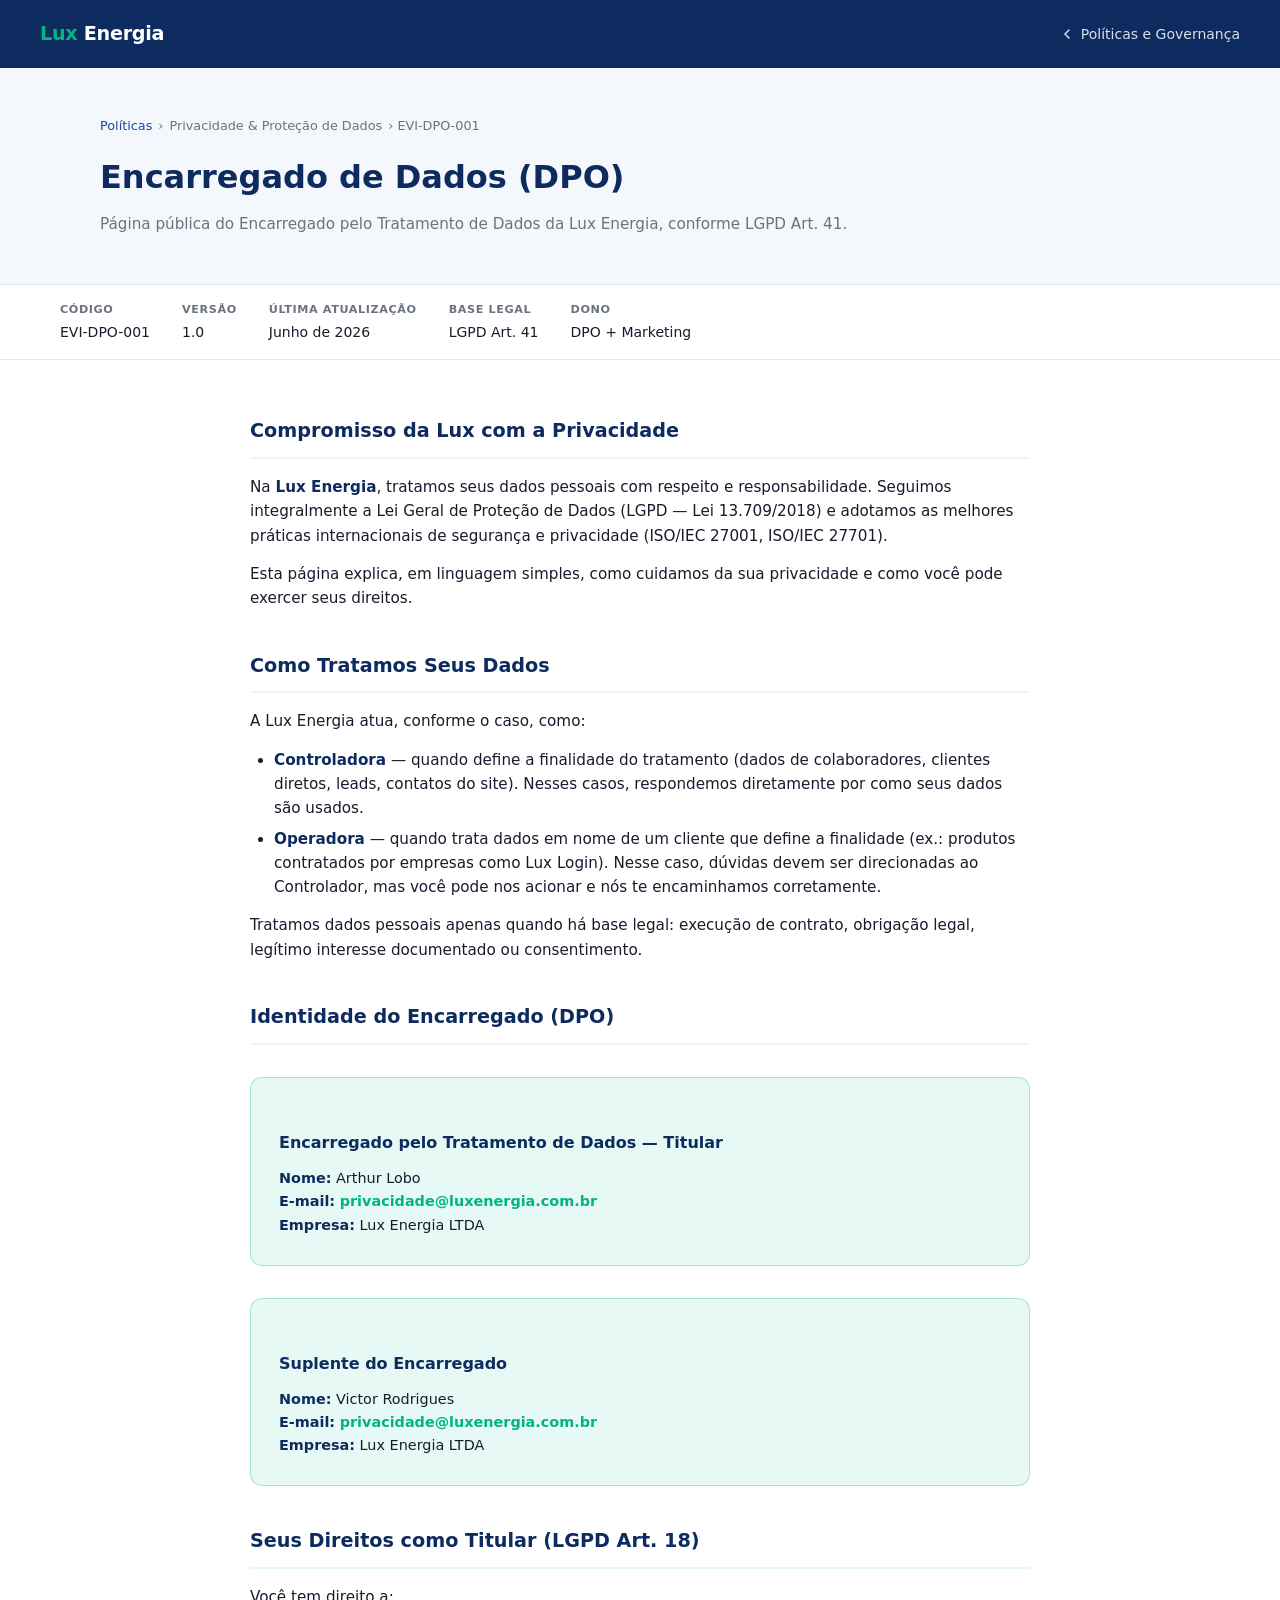
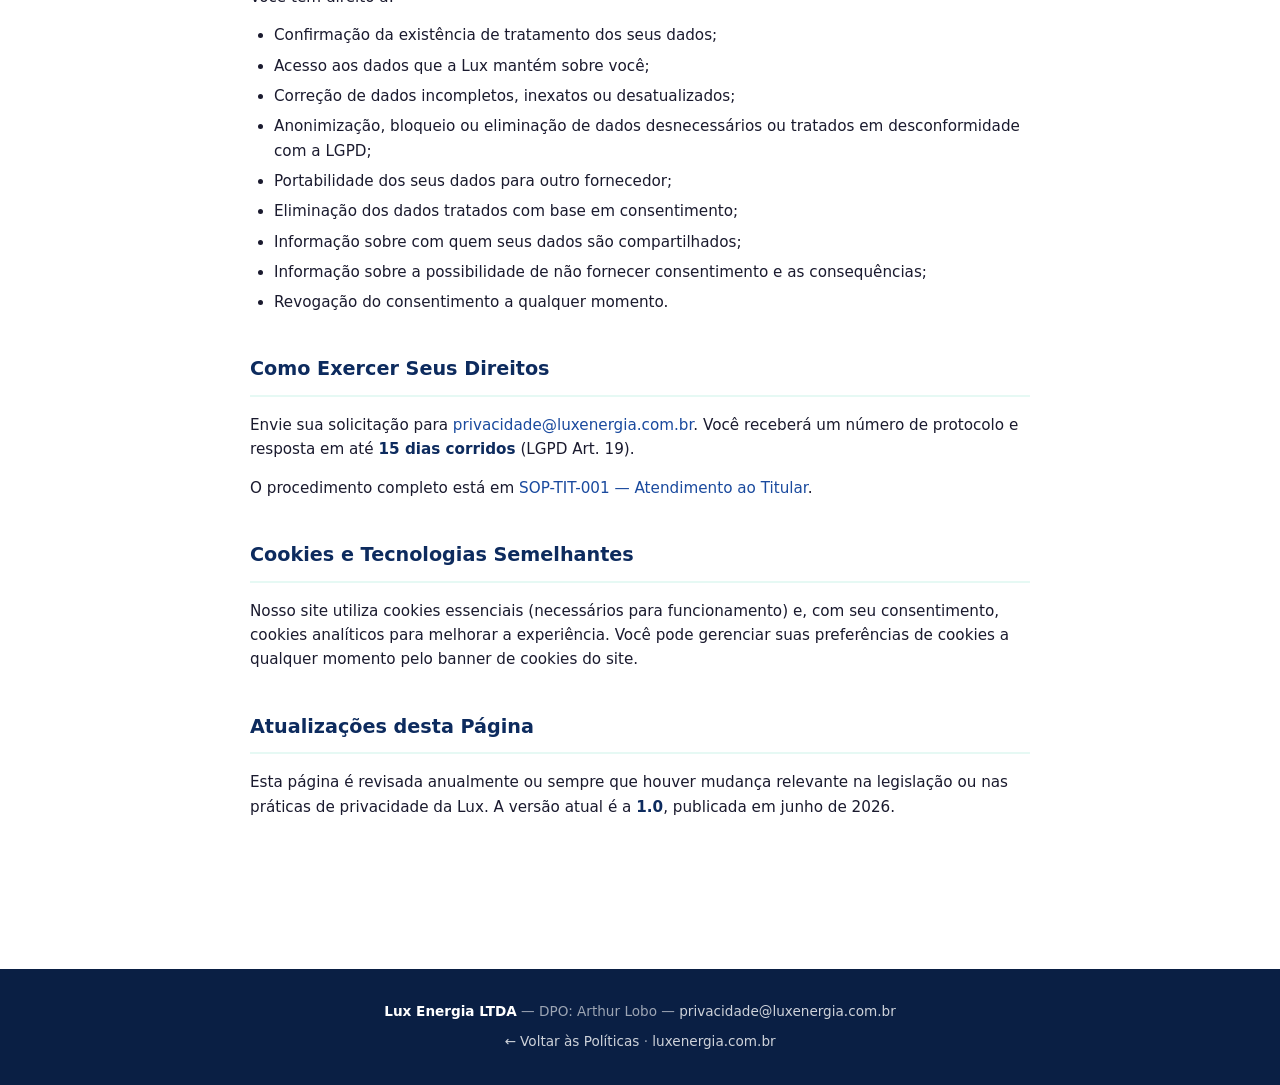
==== evi-dpo-001.html @ 81d7051a "feat: página de políticas e governança da Lux Energia 14 políticas publicadas em HTML estático, orga" ====
<!DOCTYPE html>
<html lang="pt-BR">
<head>
  <meta charset="UTF-8">
  <meta name="viewport" content="width=device-width, initial-scale=1.0">
  <title>EVI-DPO-001 — Encarregado de Dados (DPO) — Lux Energia</title>
  <link rel="stylesheet" href="_shared.css">
</head>
<body>

<nav class="site-nav">
  <div class="logo"><div class="logo-text"><span>Lux</span> Energia</div></div>
  <a href="index.html" class="nav-back">
    <svg width="16" height="16" viewBox="0 0 16 16" fill="none"><path d="M10 12L6 8l4-4" stroke="currentColor" stroke-width="1.5" stroke-linecap="round" stroke-linejoin="round"/></svg>
    Políticas e Governança
  </a>
</nav>

<div class="policy-hero">
  <div class="container">
    <div class="policy-breadcrumb">
      <a href="index.html">Políticas</a> › <span>Privacidade &amp; Proteção de Dados</span> › EVI-DPO-001
    </div>
    <h1>Encarregado de Dados (DPO)</h1>
    <p class="subtitle">Página pública do Encarregado pelo Tratamento de Dados da Lux Energia, conforme LGPD Art. 41.</p>
  </div>
</div>

<div class="policy-meta-bar">
  <div class="policy-meta-inner">
    <div class="meta-item"><span class="meta-label">Código</span><span class="meta-value">EVI-DPO-001</span></div>
    <div class="meta-item"><span class="meta-label">Versão</span><span class="meta-value">1.0</span></div>
    <div class="meta-item"><span class="meta-label">Última atualização</span><span class="meta-value">Junho de 2026</span></div>
    <div class="meta-item"><span class="meta-label">Base legal</span><span class="meta-value">LGPD Art. 41</span></div>
    <div class="meta-item"><span class="meta-label">Dono</span><span class="meta-value">DPO + Marketing</span></div>
  </div>
</div>

<div class="policy-content">

  <h2>Compromisso da Lux com a Privacidade</h2>
  <p>Na <strong>Lux Energia</strong>, tratamos seus dados pessoais com respeito e responsabilidade. Seguimos integralmente a Lei Geral de Proteção de Dados (LGPD — Lei 13.709/2018) e adotamos as melhores práticas internacionais de segurança e privacidade (ISO/IEC 27001, ISO/IEC 27701).</p>
  <p>Esta página explica, em linguagem simples, como cuidamos da sua privacidade e como você pode exercer seus direitos.</p>

  <h2>Como Tratamos Seus Dados</h2>
  <p>A Lux Energia atua, conforme o caso, como:</p>
  <ul>
    <li><strong>Controladora</strong> — quando define a finalidade do tratamento (dados de colaboradores, clientes diretos, leads, contatos do site). Nesses casos, respondemos diretamente por como seus dados são usados.</li>
    <li><strong>Operadora</strong> — quando trata dados em nome de um cliente que define a finalidade (ex.: produtos contratados por empresas como Lux Login). Nesse caso, dúvidas devem ser direcionadas ao Controlador, mas você pode nos acionar e nós te encaminhamos corretamente.</li>
  </ul>
  <p>Tratamos dados pessoais apenas quando há base legal: execução de contrato, obrigação legal, legítimo interesse documentado ou consentimento.</p>

  <h2>Identidade do Encarregado (DPO)</h2>
  <div class="contact-box">
    <h3>Encarregado pelo Tratamento de Dados — Titular</h3>
    <p><strong>Nome:</strong> Arthur Lobo<br>
    <strong>E-mail:</strong> <a href="mailto:privacidade@luxenergia.com.br">privacidade@luxenergia.com.br</a><br>
    <strong>Empresa:</strong> Lux Energia LTDA</p>
  </div>
  <div class="contact-box" style="margin-top:16px">
    <h3>Suplente do Encarregado</h3>
    <p><strong>Nome:</strong> Victor Rodrigues<br>
    <strong>E-mail:</strong> <a href="mailto:privacidade@luxenergia.com.br">privacidade@luxenergia.com.br</a><br>
    <strong>Empresa:</strong> Lux Energia LTDA</p>
  </div>

  <h2>Seus Direitos como Titular (LGPD Art. 18)</h2>
  <p>Você tem direito a:</p>
  <ul>
    <li>Confirmação da existência de tratamento dos seus dados;</li>
    <li>Acesso aos dados que a Lux mantém sobre você;</li>
    <li>Correção de dados incompletos, inexatos ou desatualizados;</li>
    <li>Anonimização, bloqueio ou eliminação de dados desnecessários ou tratados em desconformidade com a LGPD;</li>
    <li>Portabilidade dos seus dados para outro fornecedor;</li>
    <li>Eliminação dos dados tratados com base em consentimento;</li>
    <li>Informação sobre com quem seus dados são compartilhados;</li>
    <li>Informação sobre a possibilidade de não fornecer consentimento e as consequências;</li>
    <li>Revogação do consentimento a qualquer momento.</li>
  </ul>

  <h2>Como Exercer Seus Direitos</h2>
  <p>Envie sua solicitação para <a href="mailto:privacidade@luxenergia.com.br">privacidade@luxenergia.com.br</a>. Você receberá um número de protocolo e resposta em até <strong>15 dias corridos</strong> (LGPD Art. 19).</p>
  <p>O procedimento completo está em <a href="sop-tit-001.html">SOP-TIT-001 — Atendimento ao Titular</a>.</p>

  <h2>Cookies e Tecnologias Semelhantes</h2>
  <p>Nosso site utiliza cookies essenciais (necessários para funcionamento) e, com seu consentimento, cookies analíticos para melhorar a experiência. Você pode gerenciar suas preferências de cookies a qualquer momento pelo banner de cookies do site.</p>

  <h2>Atualizações desta Página</h2>
  <p>Esta página é revisada anualmente ou sempre que houver mudança relevante na legislação ou nas práticas de privacidade da Lux. A versão atual é a <strong>1.0</strong>, publicada em junho de 2026.</p>

</div>

<footer class="site-footer">
  <p><strong>Lux Energia LTDA</strong> — DPO: Arthur Lobo — <a href="mailto:privacidade@luxenergia.com.br">privacidade@luxenergia.com.br</a></p>
  <p style="margin-top:8px"><a href="index.html">← Voltar às Políticas</a> · <a href="https://www.luxenergia.com.br">luxenergia.com.br</a></p>
</footer>

</body>
</html>
---- _shared.css ----
/* Lux Energia — Políticas e Governança — Shared Styles */
*, *::before, *::after { box-sizing: border-box; margin: 0; padding: 0; }

:root {
  --primary: #0D2B5E;
  --primary-light: #1A4A9E;
  --accent: #00B484;
  --accent-light: #E6F9F4;
  --bg: #FFFFFF;
  --bg-light: #F4F7FB;
  --bg-dark: #0A1F44;
  --text: #1A1A2E;
  --text-muted: #6B7280;
  --border: #E5E7EB;
  --radius: 12px;
  --shadow: 0 2px 12px rgba(13,43,94,0.08);
  --shadow-hover: 0 8px 32px rgba(13,43,94,0.16);
}

body {
  font-family: 'Segoe UI', system-ui, -apple-system, sans-serif;
  color: var(--text);
  background: var(--bg);
  line-height: 1.6;
}

a { color: var(--primary-light); text-decoration: none; }
a:hover { text-decoration: underline; }

/* ── NAV ── */
.site-nav {
  background: var(--primary);
  padding: 0 40px;
  display: flex;
  align-items: center;
  justify-content: space-between;
  height: 68px;
  position: sticky;
  top: 0;
  z-index: 100;
}
.site-nav .logo { display: flex; align-items: center; gap: 12px; }
.site-nav .logo img { height: 36px; }
.site-nav .logo-text { color: #fff; font-weight: 700; font-size: 1.2rem; letter-spacing: -0.3px; }
.site-nav .logo-text span { color: var(--accent); }
.nav-back { color: rgba(255,255,255,0.85); font-size: 0.875rem; display: flex; align-items: center; gap: 6px; }
.nav-back:hover { color: #fff; text-decoration: none; }
.nav-back svg { flex-shrink: 0; }

/* ── HERO ── */
.hero {
  background: linear-gradient(135deg, var(--bg-dark) 0%, var(--primary) 60%, #1A5C9A 100%);
  padding: 72px 40px;
  text-align: center;
  color: #fff;
  position: relative;
  overflow: hidden;
}
.hero::before {
  content: '';
  position: absolute;
  inset: 0;
  background: url("data:image/svg+xml,%3Csvg width='60' height='60' viewBox='0 0 60 60' xmlns='http://www.w3.org/2000/svg'%3E%3Cg fill='none' fill-rule='evenodd'%3E%3Cg fill='%23ffffff' fill-opacity='0.03'%3E%3Cpath d='M36 34v-4h-2v4h-4v2h4v4h2v-4h4v-2h-4zm0-30V0h-2v4h-4v2h4v4h2V6h4V4h-4zM6 34v-4H4v4H0v2h4v4h2v-4h4v-2H6zM6 4V0H4v4H0v2h4v4h2V6h4V4H6z'/%3E%3C/g%3E%3C/g%3E%3C/svg%3E");
}
.hero-badge {
  display: inline-flex;
  align-items: center;
  gap: 8px;
  background: rgba(0,180,132,0.2);
  border: 1px solid rgba(0,180,132,0.4);
  color: #5FE8C4;
  font-size: 0.8rem;
  font-weight: 600;
  letter-spacing: 0.8px;
  text-transform: uppercase;
  padding: 6px 16px;
  border-radius: 100px;
  margin-bottom: 20px;
}
.hero h1 { font-size: clamp(1.8rem, 4vw, 2.8rem); font-weight: 700; margin-bottom: 16px; letter-spacing: -0.5px; }
.hero p { font-size: 1.1rem; color: rgba(255,255,255,0.8); max-width: 600px; margin: 0 auto; }

/* ── CONTAINER ── */
.container { max-width: 1160px; margin: 0 auto; padding: 0 40px; }

/* ── CATEGORY SECTION ── */
.category-section { padding: 56px 0; }
.category-section + .category-section { border-top: 1px solid var(--border); }
.category-header { margin-bottom: 32px; display: flex; align-items: center; gap: 14px; }
.category-icon {
  width: 48px; height: 48px; border-radius: 12px;
  display: flex; align-items: center; justify-content: center;
  flex-shrink: 0;
}
.category-icon.privacy { background: #EEF2FF; color: #4F46E5; }
.category-icon.security { background: #FFF7ED; color: #EA580C; }
.category-icon.governance { background: #F0FDF4; color: #16A34A; }
.category-title { font-size: 1.4rem; font-weight: 700; color: var(--primary); }
.category-desc { font-size: 0.9rem; color: var(--text-muted); margin-top: 2px; }

/* ── CARDS GRID ── */
.cards-grid {
  display: grid;
  grid-template-columns: repeat(auto-fill, minmax(300px, 1fr));
  gap: 20px;
}
.policy-card {
  background: var(--bg);
  border: 1px solid var(--border);
  border-radius: var(--radius);
  padding: 28px;
  display: flex;
  flex-direction: column;
  gap: 12px;
  transition: all 0.2s ease;
  cursor: pointer;
  text-decoration: none;
  color: inherit;
}
.policy-card:hover {
  border-color: var(--primary-light);
  box-shadow: var(--shadow-hover);
  transform: translateY(-2px);
  text-decoration: none;
}
.card-code {
  font-size: 0.75rem;
  font-weight: 600;
  letter-spacing: 0.8px;
  text-transform: uppercase;
  color: var(--text-muted);
  font-family: 'Courier New', monospace;
}
.card-title { font-size: 1rem; font-weight: 700; color: var(--primary); line-height: 1.3; }
.card-desc { font-size: 0.875rem; color: var(--text-muted); flex: 1; }
.card-footer {
  display: flex;
  align-items: center;
  justify-content: space-between;
  padding-top: 12px;
  border-top: 1px solid var(--border);
  margin-top: 4px;
}
.card-version { font-size: 0.75rem; color: var(--text-muted); }
.card-link {
  font-size: 0.8rem;
  font-weight: 600;
  color: var(--primary-light);
  display: flex;
  align-items: center;
  gap: 4px;
}
.card-link svg { transition: transform 0.2s; }
.policy-card:hover .card-link svg { transform: translateX(3px); }

/* ── POLICY PAGE (subpage) ── */
.policy-hero {
  background: var(--bg-light);
  border-bottom: 1px solid var(--border);
  padding: 48px 40px;
}
.policy-breadcrumb {
  font-size: 0.8rem;
  color: var(--text-muted);
  margin-bottom: 16px;
  display: flex;
  align-items: center;
  gap: 6px;
}
.policy-breadcrumb a { color: var(--primary-light); }
.policy-hero h1 { font-size: clamp(1.4rem, 3vw, 2rem); font-weight: 700; color: var(--primary); margin-bottom: 8px; }
.policy-hero .subtitle { color: var(--text-muted); font-size: 0.95rem; }

.policy-meta-bar {
  background: var(--bg);
  border-bottom: 1px solid var(--border);
  padding: 16px 40px;
}
.policy-meta-inner {
  max-width: 1160px;
  margin: 0 auto;
  display: flex;
  align-items: center;
  gap: 32px;
  flex-wrap: wrap;
}
.meta-item { display: flex; flex-direction: column; }
.meta-label { font-size: 0.7rem; text-transform: uppercase; letter-spacing: 0.6px; color: var(--text-muted); font-weight: 600; }
.meta-value { font-size: 0.875rem; color: var(--text); font-weight: 500; margin-top: 2px; }

.policy-content {
  max-width: 860px;
  margin: 0 auto;
  padding: 56px 40px;
}
.policy-content h2 {
  font-size: 1.2rem;
  font-weight: 700;
  color: var(--primary);
  margin: 40px 0 16px;
  padding-bottom: 10px;
  border-bottom: 2px solid var(--accent-light);
}
.policy-content h2:first-child { margin-top: 0; }
.policy-content h3 { font-size: 1rem; font-weight: 700; color: var(--text); margin: 24px 0 10px; }
.policy-content p { margin-bottom: 14px; font-size: 0.95rem; }
.policy-content ul, .policy-content ol { margin: 10px 0 14px 24px; font-size: 0.95rem; }
.policy-content li { margin-bottom: 6px; }
.policy-content strong { color: var(--primary); }

.info-table {
  width: 100%;
  border-collapse: collapse;
  margin: 24px 0;
  font-size: 0.875rem;
}
.info-table th, .info-table td {
  padding: 12px 16px;
  text-align: left;
  border: 1px solid var(--border);
}
.info-table th {
  background: var(--bg-light);
  font-weight: 600;
  color: var(--primary);
  width: 200px;
}
.info-table td { color: var(--text); }

.contact-box {
  background: var(--accent-light);
  border: 1px solid rgba(0,180,132,0.3);
  border-radius: var(--radius);
  padding: 28px;
  margin: 32px 0;
}
.contact-box h3 { color: var(--primary); margin-bottom: 12px; }
.contact-box p { margin: 0; font-size: 0.9rem; }
.contact-box a { color: var(--accent); font-weight: 600; }

.notice-box {
  background: #FFF7ED;
  border: 1px solid #FED7AA;
  border-radius: var(--radius);
  padding: 20px 24px;
  margin: 24px 0;
  font-size: 0.875rem;
  color: #92400E;
}

/* ── FOOTER ── */
.site-footer {
  background: var(--bg-dark);
  color: rgba(255,255,255,0.6);
  text-align: center;
  padding: 32px 40px;
  font-size: 0.85rem;
  margin-top: 80px;
}
.site-footer a { color: rgba(255,255,255,0.8); }
.site-footer strong { color: #fff; }
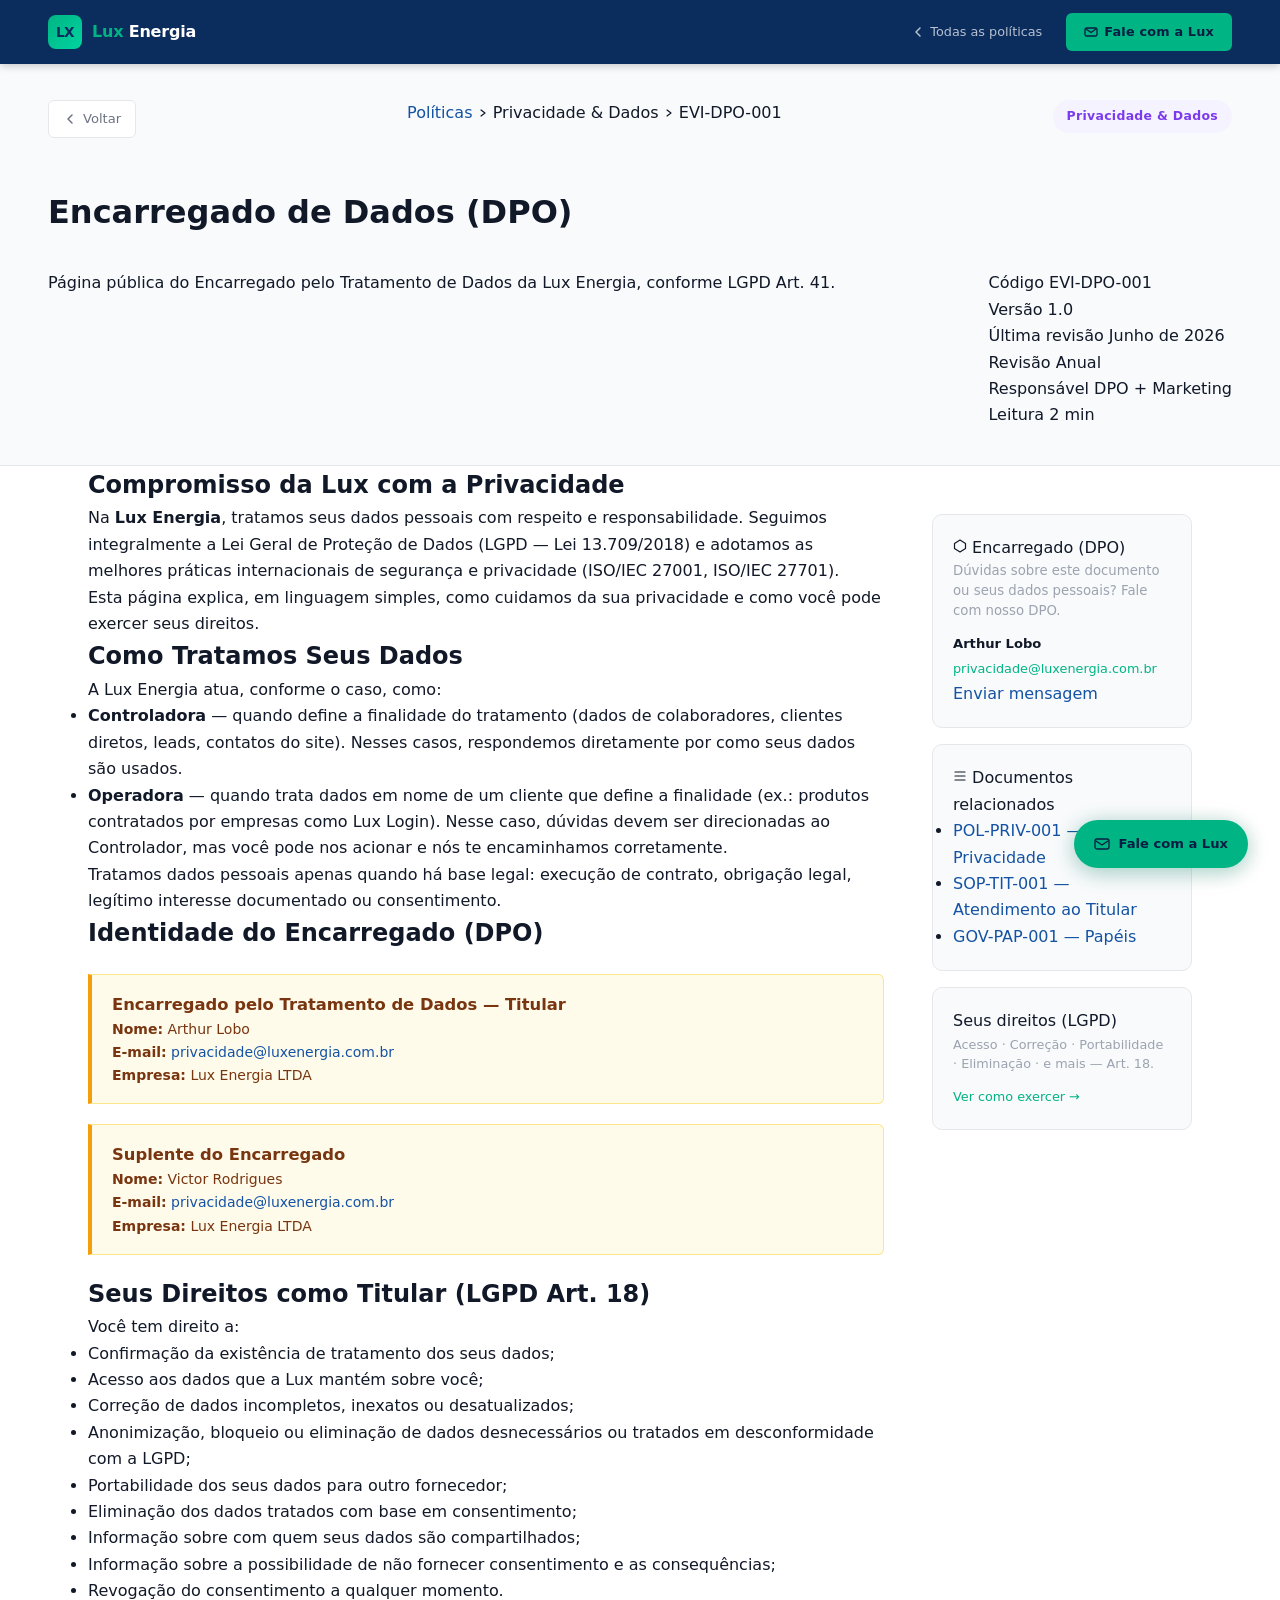
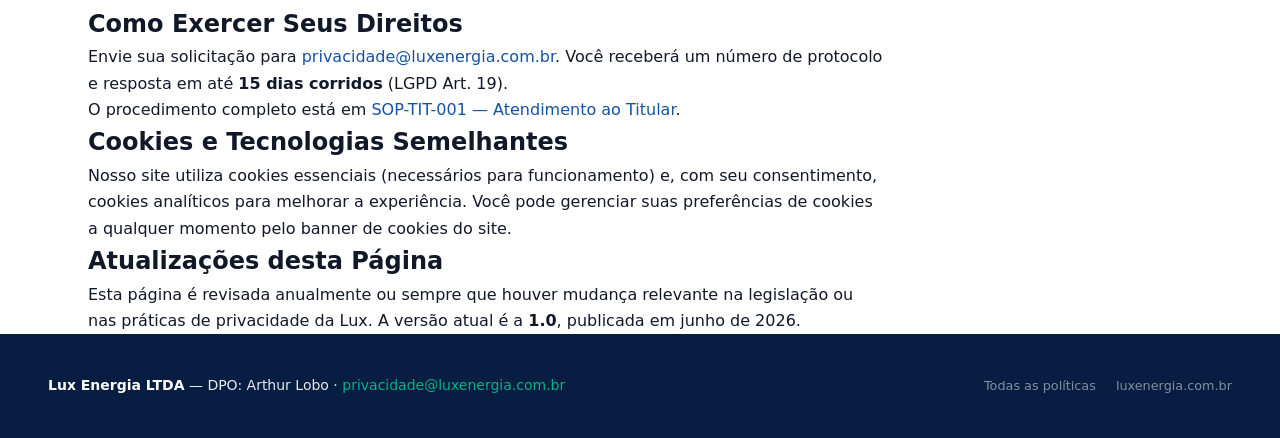
==== commit 3d3c3042: "redesign: SAP Trust Center style com brand Lux - index.html: hero com stats, filtros por categoria (" ====
--- a/evi-dpo-001.html
+++ b/evi-dpo-001.html
@@ -8,92 +8,184 @@
 </head>
 <body>
 
+<div id="read-progress"></div>
+
 <nav class="site-nav">
-  <div class="logo"><div class="logo-text"><span>Lux</span> Energia</div></div>
-  <a href="index.html" class="nav-back">
-    <svg width="16" height="16" viewBox="0 0 16 16" fill="none"><path d="M10 12L6 8l4-4" stroke="currentColor" stroke-width="1.5" stroke-linecap="round" stroke-linejoin="round"/></svg>
-    Políticas e Governança
+  <a href="https://www.luxenergia.com.br" class="nav-logo">
+    <div class="nav-logo-mark">LX</div>
+    <span class="nav-logo-text"><span>Lux</span> Energia</span>
   </a>
+  <div class="nav-right">
+    <a href="index.html" class="nav-back">
+      <svg width="14" height="14" viewBox="0 0 14 14" fill="none"><path d="M9 11L5 7l4-4" stroke="currentColor" stroke-width="1.5" stroke-linecap="round" stroke-linejoin="round"/></svg>
+      Todas as políticas
+    </a>
+    <a href="mailto:privacidade@luxenergia.com.br" class="nav-cta">
+      <svg width="14" height="14" viewBox="0 0 14 14" fill="none"><path d="M2 4l5 3.5L12 4" stroke="currentColor" stroke-width="1.3" stroke-linecap="round"/><rect x="1" y="3" width="12" height="8" rx="1.5" stroke="currentColor" stroke-width="1.3"/></svg>
+      Fale com a Lux
+    </a>
+  </div>
 </nav>
 
-<div class="policy-hero">
-  <div class="container">
-    <div class="policy-breadcrumb">
-      <a href="index.html">Políticas</a> › <span>Privacidade &amp; Proteção de Dados</span> › EVI-DPO-001
+<div class="doc-hero">
+  <div class="doc-hero-inner">
+    <a href="index.html" class="back-btn">
+      <svg width="14" height="14" viewBox="0 0 14 14" fill="none"><path d="M9 11L5 7l4-4" stroke="currentColor" stroke-width="1.5" stroke-linecap="round" stroke-linejoin="round"/></svg>
+      Voltar
+    </a>
+    <div class="doc-breadcrumb">
+      <a href="index.html">Políticas</a>
+      <svg width="10" height="10" viewBox="0 0 10 10" fill="none"><path d="M3 8l4-3-4-3" stroke="currentColor" stroke-width="1.2" stroke-linecap="round" stroke-linejoin="round"/></svg>
+      <span>Privacidade &amp; Dados</span>
+      <svg width="10" height="10" viewBox="0 0 10 10" fill="none"><path d="M3 8l4-3-4-3" stroke="currentColor" stroke-width="1.2" stroke-linecap="round" stroke-linejoin="round"/></svg>
+      <span>EVI-DPO-001</span>
     </div>
+    <div class="cat-pill privacy doc-cat-pill">Privacidade &amp; Dados</div>
     <h1>Encarregado de Dados (DPO)</h1>
-    <p class="subtitle">Página pública do Encarregado pelo Tratamento de Dados da Lux Energia, conforme LGPD Art. 41.</p>
+    <p class="doc-subtitle">Página pública do Encarregado pelo Tratamento de Dados da Lux Energia, conforme LGPD Art. 41.</p>
+    <div class="doc-meta-row">
+      <div class="doc-meta-item">
+        <span class="doc-meta-label">Código</span>
+        <span class="doc-meta-val">EVI-DPO-001</span>
+      </div>
+      <div class="doc-meta-item">
+        <span class="doc-meta-label">Versão</span>
+        <span class="doc-meta-val">1.0</span>
+      </div>
+      <div class="doc-meta-item">
+        <span class="doc-meta-label">Última revisão</span>
+        <span class="doc-meta-val">Junho de 2026</span>
+      </div>
+      <div class="doc-meta-item">
+        <span class="doc-meta-label">Revisão</span>
+        <span class="doc-meta-val">Anual</span>
+      </div>
+      <div class="doc-meta-item">
+        <span class="doc-meta-label">Responsável</span>
+        <span class="doc-meta-val">DPO + Marketing</span>
+      </div>
+      <div class="doc-meta-item" id="read-time-meta">
+        <span class="doc-meta-label">Leitura</span>
+        <span class="doc-meta-val" id="read-time-val">—</span>
+      </div>
+    </div>
   </div>
 </div>
 
-<div class="policy-meta-bar">
-  <div class="policy-meta-inner">
-    <div class="meta-item"><span class="meta-label">Código</span><span class="meta-value">EVI-DPO-001</span></div>
-    <div class="meta-item"><span class="meta-label">Versão</span><span class="meta-value">1.0</span></div>
-    <div class="meta-item"><span class="meta-label">Última atualização</span><span class="meta-value">Junho de 2026</span></div>
-    <div class="meta-item"><span class="meta-label">Base legal</span><span class="meta-value">LGPD Art. 41</span></div>
-    <div class="meta-item"><span class="meta-label">Dono</span><span class="meta-value">DPO + Marketing</span></div>
-  </div>
+<div class="doc-layout container">
+  <main class="doc-main">
+
+    <h2>Compromisso da Lux com a Privacidade</h2>
+    <p>Na <strong>Lux Energia</strong>, tratamos seus dados pessoais com respeito e responsabilidade. Seguimos integralmente a Lei Geral de Proteção de Dados (LGPD — Lei 13.709/2018) e adotamos as melhores práticas internacionais de segurança e privacidade (ISO/IEC 27001, ISO/IEC 27701).</p>
+    <p>Esta página explica, em linguagem simples, como cuidamos da sua privacidade e como você pode exercer seus direitos.</p>
+
+    <h2>Como Tratamos Seus Dados</h2>
+    <p>A Lux Energia atua, conforme o caso, como:</p>
+    <ul>
+      <li><strong>Controladora</strong> — quando define a finalidade do tratamento (dados de colaboradores, clientes diretos, leads, contatos do site). Nesses casos, respondemos diretamente por como seus dados são usados.</li>
+      <li><strong>Operadora</strong> — quando trata dados em nome de um cliente que define a finalidade (ex.: produtos contratados por empresas como Lux Login). Nesse caso, dúvidas devem ser direcionadas ao Controlador, mas você pode nos acionar e nós te encaminhamos corretamente.</li>
+    </ul>
+    <p>Tratamos dados pessoais apenas quando há base legal: execução de contrato, obrigação legal, legítimo interesse documentado ou consentimento.</p>
+
+    <h2>Identidade do Encarregado (DPO)</h2>
+    <div class="box-warn">
+      <h3>Encarregado pelo Tratamento de Dados — Titular</h3>
+      <p><strong>Nome:</strong> Arthur Lobo<br>
+      <strong>E-mail:</strong> <a href="mailto:privacidade@luxenergia.com.br">privacidade@luxenergia.com.br</a><br>
+      <strong>Empresa:</strong> Lux Energia LTDA</p>
+    </div>
+    <div class="box-warn" style="margin-top:16px">
+      <h3>Suplente do Encarregado</h3>
+      <p><strong>Nome:</strong> Victor Rodrigues<br>
+      <strong>E-mail:</strong> <a href="mailto:privacidade@luxenergia.com.br">privacidade@luxenergia.com.br</a><br>
+      <strong>Empresa:</strong> Lux Energia LTDA</p>
+    </div>
+
+    <h2>Seus Direitos como Titular (LGPD Art. 18)</h2>
+    <p>Você tem direito a:</p>
+    <ul>
+      <li>Confirmação da existência de tratamento dos seus dados;</li>
+      <li>Acesso aos dados que a Lux mantém sobre você;</li>
+      <li>Correção de dados incompletos, inexatos ou desatualizados;</li>
+      <li>Anonimização, bloqueio ou eliminação de dados desnecessários ou tratados em desconformidade com a LGPD;</li>
+      <li>Portabilidade dos seus dados para outro fornecedor;</li>
+      <li>Eliminação dos dados tratados com base em consentimento;</li>
+      <li>Informação sobre com quem seus dados são compartilhados;</li>
+      <li>Informação sobre a possibilidade de não fornecer consentimento e as consequências;</li>
+      <li>Revogação do consentimento a qualquer momento.</li>
+    </ul>
+
+    <h2>Como Exercer Seus Direitos</h2>
+    <p>Envie sua solicitação para <a href="mailto:privacidade@luxenergia.com.br">privacidade@luxenergia.com.br</a>. Você receberá um número de protocolo e resposta em até <strong>15 dias corridos</strong> (LGPD Art. 19).</p>
+    <p>O procedimento completo está em <a href="sop-tit-001.html">SOP-TIT-001 — Atendimento ao Titular</a>.</p>
+
+    <h2>Cookies e Tecnologias Semelhantes</h2>
+    <p>Nosso site utiliza cookies essenciais (necessários para funcionamento) e, com seu consentimento, cookies analíticos para melhorar a experiência. Você pode gerenciar suas preferências de cookies a qualquer momento pelo banner de cookies do site.</p>
+
+    <h2>Atualizações desta Página</h2>
+    <p>Esta página é revisada anualmente ou sempre que houver mudança relevante na legislação ou nas práticas de privacidade da Lux. A versão atual é a <strong>1.0</strong>, publicada em junho de 2026.</p>
+
+  </main>
+  <aside class="doc-sidebar">
+    <div class="sidebar-card">
+      <div class="sidebar-card-title">
+        <svg width="14" height="14" viewBox="0 0 14 14" fill="none"><path d="M7 1L1.5 4.5v5L7 13l5.5-3.5v-5L7 1z" stroke="currentColor" stroke-width="1.2" stroke-linejoin="round"/></svg>
+        Encarregado (DPO)
+      </div>
+      <p style="font-size:.83rem;color:var(--text-light);line-height:1.5;margin:0 0 12px">Dúvidas sobre este documento ou seus dados pessoais? Fale com nosso DPO.</p>
+      <div style="font-size:.82rem;font-weight:600;color:var(--text)">Arthur Lobo</div>
+      <a href="mailto:privacidade@luxenergia.com.br" style="font-size:.8rem;color:var(--teal);word-break:break-all">privacidade@luxenergia.com.br</a>
+      <a href="mailto:privacidade@luxenergia.com.br" class="sidebar-contact-btn">Enviar mensagem</a>
+    </div>
+    <div class="sidebar-card">
+      <div class="sidebar-card-title">
+        <svg width="14" height="14" viewBox="0 0 14 14" fill="none"><path d="M2 11h10M2 7h10M2 3h10" stroke="currentColor" stroke-width="1.2" stroke-linecap="round"/></svg>
+        Documentos relacionados
+      </div>
+      <ul class="sidebar-related">
+        <li><a href="pol-priv-001.html">POL-PRIV-001 — Privacidade</a></li>
+        <li><a href="sop-tit-001.html">SOP-TIT-001 — Atendimento ao Titular</a></li>
+        <li><a href="gov-pap-001.html">GOV-PAP-001 — Papéis</a></li>
+      </ul>
+    </div>
+    <div class="sidebar-card sidebar-lgpd">
+      <div class="sidebar-card-title">Seus direitos (LGPD)</div>
+      <p style="font-size:.8rem;color:var(--text-light);line-height:1.5;margin:0 0 10px">Acesso · Correção · Portabilidade · Eliminação · e mais — Art. 18.</p>
+      <a href="sop-tit-001.html" style="font-size:.8rem;color:var(--teal);font-weight:500">Ver como exercer →</a>
+    </div>
+  </aside>
 </div>
 
-<div class="policy-content">
-
-  <h2>Compromisso da Lux com a Privacidade</h2>
-  <p>Na <strong>Lux Energia</strong>, tratamos seus dados pessoais com respeito e responsabilidade. Seguimos integralmente a Lei Geral de Proteção de Dados (LGPD — Lei 13.709/2018) e adotamos as melhores práticas internacionais de segurança e privacidade (ISO/IEC 27001, ISO/IEC 27701).</p>
-  <p>Esta página explica, em linguagem simples, como cuidamos da sua privacidade e como você pode exercer seus direitos.</p>
-
-  <h2>Como Tratamos Seus Dados</h2>
-  <p>A Lux Energia atua, conforme o caso, como:</p>
-  <ul>
-    <li><strong>Controladora</strong> — quando define a finalidade do tratamento (dados de colaboradores, clientes diretos, leads, contatos do site). Nesses casos, respondemos diretamente por como seus dados são usados.</li>
-    <li><strong>Operadora</strong> — quando trata dados em nome de um cliente que define a finalidade (ex.: produtos contratados por empresas como Lux Login). Nesse caso, dúvidas devem ser direcionadas ao Controlador, mas você pode nos acionar e nós te encaminhamos corretamente.</li>
-  </ul>
-  <p>Tratamos dados pessoais apenas quando há base legal: execução de contrato, obrigação legal, legítimo interesse documentado ou consentimento.</p>
-
-  <h2>Identidade do Encarregado (DPO)</h2>
-  <div class="contact-box">
-    <h3>Encarregado pelo Tratamento de Dados — Titular</h3>
-    <p><strong>Nome:</strong> Arthur Lobo<br>
-    <strong>E-mail:</strong> <a href="mailto:privacidade@luxenergia.com.br">privacidade@luxenergia.com.br</a><br>
-    <strong>Empresa:</strong> Lux Energia LTDA</p>
-  </div>
-  <div class="contact-box" style="margin-top:16px">
-    <h3>Suplente do Encarregado</h3>
-    <p><strong>Nome:</strong> Victor Rodrigues<br>
-    <strong>E-mail:</strong> <a href="mailto:privacidade@luxenergia.com.br">privacidade@luxenergia.com.br</a><br>
-    <strong>Empresa:</strong> Lux Energia LTDA</p>
-  </div>
-
-  <h2>Seus Direitos como Titular (LGPD Art. 18)</h2>
-  <p>Você tem direito a:</p>
-  <ul>
-    <li>Confirmação da existência de tratamento dos seus dados;</li>
-    <li>Acesso aos dados que a Lux mantém sobre você;</li>
-    <li>Correção de dados incompletos, inexatos ou desatualizados;</li>
-    <li>Anonimização, bloqueio ou eliminação de dados desnecessários ou tratados em desconformidade com a LGPD;</li>
-    <li>Portabilidade dos seus dados para outro fornecedor;</li>
-    <li>Eliminação dos dados tratados com base em consentimento;</li>
-    <li>Informação sobre com quem seus dados são compartilhados;</li>
-    <li>Informação sobre a possibilidade de não fornecer consentimento e as consequências;</li>
-    <li>Revogação do consentimento a qualquer momento.</li>
-  </ul>
-
-  <h2>Como Exercer Seus Direitos</h2>
-  <p>Envie sua solicitação para <a href="mailto:privacidade@luxenergia.com.br">privacidade@luxenergia.com.br</a>. Você receberá um número de protocolo e resposta em até <strong>15 dias corridos</strong> (LGPD Art. 19).</p>
-  <p>O procedimento completo está em <a href="sop-tit-001.html">SOP-TIT-001 — Atendimento ao Titular</a>.</p>
-
-  <h2>Cookies e Tecnologias Semelhantes</h2>
-  <p>Nosso site utiliza cookies essenciais (necessários para funcionamento) e, com seu consentimento, cookies analíticos para melhorar a experiência. Você pode gerenciar suas preferências de cookies a qualquer momento pelo banner de cookies do site.</p>
-
-  <h2>Atualizações desta Página</h2>
-  <p>Esta página é revisada anualmente ou sempre que houver mudança relevante na legislação ou nas práticas de privacidade da Lux. A versão atual é a <strong>1.0</strong>, publicada em junho de 2026.</p>
-
-</div>
+<a href="mailto:privacidade@luxenergia.com.br" class="float-contact">
+  <svg width="16" height="16" viewBox="0 0 16 16" fill="none"><path d="M2 5l6 4 6-4" stroke="currentColor" stroke-width="1.3" stroke-linecap="round"/><rect x="1" y="3" width="14" height="10" rx="2" stroke="currentColor" stroke-width="1.3"/></svg>
+  Fale com a Lux
+</a>
 
 <footer class="site-footer">
-  <p><strong>Lux Energia LTDA</strong> — DPO: Arthur Lobo — <a href="mailto:privacidade@luxenergia.com.br">privacidade@luxenergia.com.br</a></p>
-  <p style="margin-top:8px"><a href="index.html">← Voltar às Políticas</a> · <a href="https://www.luxenergia.com.br">luxenergia.com.br</a></p>
+  <div class="footer-inner">
+    <div class="footer-brand">
+      <strong>Lux Energia LTDA</strong> — DPO: Arthur Lobo · <a href="mailto:privacidade@luxenergia.com.br">privacidade@luxenergia.com.br</a>
+    </div>
+    <div class="footer-links">
+      <a href="index.html">Todas as políticas</a>
+      <a href="https://www.luxenergia.com.br">luxenergia.com.br</a>
+    </div>
+  </div>
 </footer>
 
+<script>
+  const bar = document.getElementById('read-progress');
+  window.addEventListener('scroll', () => {
+    const doc = document.documentElement;
+    const scrolled = doc.scrollTop / (doc.scrollHeight - doc.clientHeight);
+    bar.style.width = Math.min(100, scrolled * 100) + '%';
+  });
+  const main = document.querySelector('.doc-main');
+  if (main) {
+    const words = main.innerText.trim().split(/\s+/).length;
+    const mins = Math.max(1, Math.round(words / 200));
+    document.getElementById('read-time-val').textContent = mins + ' min';
+  }
+</script>
 </body>
 </html>
--- a/_shared.css
+++ b/_shared.css
@@ -1,261 +1,509 @@
-/* Lux Energia — Políticas e Governança — Shared Styles */
+/* ═══════════════════════════════════════════════════════
+   Lux Energia — Políticas & Governança — Design System
+   Inspirado em SAP Trust Center · Marca Lux Energia
+   ═══════════════════════════════════════════════════════ */
+
 *, *::before, *::after { box-sizing: border-box; margin: 0; padding: 0; }
 
 :root {
-  --primary: #0D2B5E;
-  --primary-light: #1A4A9E;
-  --accent: #00B484;
-  --accent-light: #E6F9F4;
-  --bg: #FFFFFF;
-  --bg-light: #F4F7FB;
-  --bg-dark: #0A1F44;
-  --text: #1A1A2E;
+  /* Brand */
+  --navy:        #0B2D5E;
+  --navy-deep:   #071E42;
+  --blue:        #1452A3;
+  --blue-light:  #EBF2FF;
+  --teal:        #00B484;
+  --teal-light:  #E6F9F4;
+  --teal-dark:   #007D5C;
+
+  /* Category accents */
+  --cat-privacy:    #7C3AED;
+  --cat-privacy-bg: #F5F3FF;
+  --cat-security:   #D97706;
+  --cat-security-bg:#FFFBEB;
+  --cat-gov:        #059669;
+  --cat-gov-bg:     #ECFDF5;
+
+  /* Neutrals */
+  --text:       #111827;
+  --text-mid:   #374151;
   --text-muted: #6B7280;
-  --border: #E5E7EB;
-  --radius: 12px;
-  --shadow: 0 2px 12px rgba(13,43,94,0.08);
-  --shadow-hover: 0 8px 32px rgba(13,43,94,0.16);
-}
-
-body {
-  font-family: 'Segoe UI', system-ui, -apple-system, sans-serif;
-  color: var(--text);
-  background: var(--bg);
-  line-height: 1.6;
-}
-
-a { color: var(--primary-light); text-decoration: none; }
+  --text-light: #9CA3AF;
+  --bg:         #FFFFFF;
+  --bg-soft:    #F8FAFC;
+  --bg-subtle:  #F1F5F9;
+  --border:     #E5E7EB;
+  --border-mid: #D1D5DB;
+
+  /* Radius & shadow */
+  --r-sm:  6px;
+  --r-md:  10px;
+  --r-lg:  16px;
+  --r-xl:  24px;
+  --shadow-sm:  0 1px 3px rgba(0,0,0,.08), 0 1px 2px rgba(0,0,0,.04);
+  --shadow-md:  0 4px 16px rgba(11,45,94,.08);
+  --shadow-lg:  0 12px 40px rgba(11,45,94,.14);
+  --shadow-teal:0 4px 20px rgba(0,180,132,.25);
+
+  /* Type */
+  --font: 'Segoe UI', system-ui, -apple-system, BlinkMacSystemFont, sans-serif;
+  --font-mono: 'JetBrains Mono', 'Fira Code', 'Courier New', monospace;
+}
+
+html { scroll-behavior: smooth; }
+body { font-family: var(--font); color: var(--text); background: var(--bg); line-height: 1.65; -webkit-font-smoothing: antialiased; }
+
+a { color: var(--blue); text-decoration: none; }
 a:hover { text-decoration: underline; }
+img { display: block; max-width: 100%; }
+
+/* ── READING PROGRESS BAR ── */
+#read-progress {
+  position: fixed; top: 0; left: 0; z-index: 999;
+  height: 3px; width: 0%;
+  background: linear-gradient(90deg, var(--teal), var(--blue));
+  transition: width .1s linear;
+  pointer-events: none;
+}
 
 /* ── NAV ── */
 .site-nav {
-  background: var(--primary);
-  padding: 0 40px;
+  background: var(--navy);
+  height: 64px;
   display: flex;
   align-items: center;
   justify-content: space-between;
-  height: 68px;
-  position: sticky;
-  top: 0;
-  z-index: 100;
-}
-.site-nav .logo { display: flex; align-items: center; gap: 12px; }
-.site-nav .logo img { height: 36px; }
-.site-nav .logo-text { color: #fff; font-weight: 700; font-size: 1.2rem; letter-spacing: -0.3px; }
-.site-nav .logo-text span { color: var(--accent); }
-.nav-back { color: rgba(255,255,255,0.85); font-size: 0.875rem; display: flex; align-items: center; gap: 6px; }
-.nav-back:hover { color: #fff; text-decoration: none; }
-.nav-back svg { flex-shrink: 0; }
+  padding: 0 48px;
+  position: sticky; top: 0; z-index: 100;
+  box-shadow: 0 2px 8px rgba(0,0,0,.2);
+}
+.nav-logo { display: flex; align-items: center; gap: 10px; text-decoration: none; }
+.nav-logo-mark {
+  width: 34px; height: 34px;
+  background: linear-gradient(135deg, var(--teal) 0%, #00D4A0 100%);
+  border-radius: 8px;
+  display: flex; align-items: center; justify-content: center;
+  font-weight: 800; font-size: .85rem; color: var(--navy); letter-spacing: -0.5px;
+  flex-shrink: 0;
+}
+.nav-logo-text { color: #fff; font-size: 1rem; font-weight: 700; letter-spacing: -.2px; }
+.nav-logo-text span { color: var(--teal); }
+.nav-right { display: flex; align-items: center; gap: 12px; }
+.nav-back {
+  color: rgba(255,255,255,.7); font-size: .8rem;
+  display: flex; align-items: center; gap: 5px;
+  padding: 6px 12px; border-radius: var(--r-sm);
+  transition: all .15s;
+}
+.nav-back:hover { color: #fff; background: rgba(255,255,255,.1); text-decoration: none; }
+.nav-cta {
+  background: var(--teal);
+  color: var(--navy-deep) !important;
+  font-weight: 700; font-size: .8rem;
+  padding: 8px 18px; border-radius: var(--r-sm);
+  letter-spacing: .2px;
+  transition: all .15s;
+  display: flex; align-items: center; gap: 6px;
+  text-decoration: none !important;
+  white-space: nowrap;
+}
+.nav-cta:hover { background: #00D4A0; box-shadow: var(--shadow-teal); transform: translateY(-1px); }
 
 /* ── HERO ── */
 .hero {
-  background: linear-gradient(135deg, var(--bg-dark) 0%, var(--primary) 60%, #1A5C9A 100%);
-  padding: 72px 40px;
+  background: linear-gradient(150deg, var(--navy-deep) 0%, var(--navy) 50%, #0F3D7A 100%);
+  padding: 80px 48px;
+  position: relative; overflow: hidden;
   text-align: center;
-  color: #fff;
-  position: relative;
-  overflow: hidden;
 }
 .hero::before {
   content: '';
-  position: absolute;
-  inset: 0;
-  background: url("data:image/svg+xml,%3Csvg width='60' height='60' viewBox='0 0 60 60' xmlns='http://www.w3.org/2000/svg'%3E%3Cg fill='none' fill-rule='evenodd'%3E%3Cg fill='%23ffffff' fill-opacity='0.03'%3E%3Cpath d='M36 34v-4h-2v4h-4v2h4v4h2v-4h4v-2h-4zm0-30V0h-2v4h-4v2h4v4h2V6h4V4h-4zM6 34v-4H4v4H0v2h4v4h2v-4h4v-2H6zM6 4V0H4v4H0v2h4v4h2V6h4V4H6z'/%3E%3C/g%3E%3C/g%3E%3C/svg%3E");
-}
+  position: absolute; inset: 0;
+  background-image: radial-gradient(circle at 20% 50%, rgba(0,180,132,.12) 0%, transparent 50%),
+                    radial-gradient(circle at 80% 20%, rgba(20,82,163,.2) 0%, transparent 50%);
+}
+.hero-inner { position: relative; max-width: 700px; margin: 0 auto; }
 .hero-badge {
-  display: inline-flex;
-  align-items: center;
-  gap: 8px;
-  background: rgba(0,180,132,0.2);
-  border: 1px solid rgba(0,180,132,0.4);
-  color: #5FE8C4;
-  font-size: 0.8rem;
-  font-weight: 600;
-  letter-spacing: 0.8px;
-  text-transform: uppercase;
-  padding: 6px 16px;
-  border-radius: 100px;
-  margin-bottom: 20px;
-}
-.hero h1 { font-size: clamp(1.8rem, 4vw, 2.8rem); font-weight: 700; margin-bottom: 16px; letter-spacing: -0.5px; }
-.hero p { font-size: 1.1rem; color: rgba(255,255,255,0.8); max-width: 600px; margin: 0 auto; }
-
-/* ── CONTAINER ── */
-.container { max-width: 1160px; margin: 0 auto; padding: 0 40px; }
-
-/* ── CATEGORY SECTION ── */
-.category-section { padding: 56px 0; }
-.category-section + .category-section { border-top: 1px solid var(--border); }
-.category-header { margin-bottom: 32px; display: flex; align-items: center; gap: 14px; }
-.category-icon {
-  width: 48px; height: 48px; border-radius: 12px;
-  display: flex; align-items: center; justify-content: center;
-  flex-shrink: 0;
-}
-.category-icon.privacy { background: #EEF2FF; color: #4F46E5; }
-.category-icon.security { background: #FFF7ED; color: #EA580C; }
-.category-icon.governance { background: #F0FDF4; color: #16A34A; }
-.category-title { font-size: 1.4rem; font-weight: 700; color: var(--primary); }
-.category-desc { font-size: 0.9rem; color: var(--text-muted); margin-top: 2px; }
-
-/* ── CARDS GRID ── */
+  display: inline-flex; align-items: center; gap: 7px;
+  background: rgba(0,180,132,.15); border: 1px solid rgba(0,180,132,.35);
+  color: #5FE8C4; font-size: .72rem; font-weight: 700;
+  letter-spacing: 1.2px; text-transform: uppercase;
+  padding: 5px 14px; border-radius: 100px; margin-bottom: 24px;
+}
+.hero h1 {
+  font-size: clamp(1.9rem, 4vw, 3rem);
+  font-weight: 800; color: #fff;
+  line-height: 1.15; letter-spacing: -1px;
+  margin-bottom: 16px;
+}
+.hero h1 em { color: var(--teal); font-style: normal; }
+.hero-sub { font-size: 1.05rem; color: rgba(255,255,255,.7); margin-bottom: 40px; }
+.hero-stats {
+  display: flex; justify-content: center; gap: 0;
+  background: rgba(255,255,255,.06);
+  border: 1px solid rgba(255,255,255,.1);
+  border-radius: var(--r-md);
+  overflow: hidden;
+  max-width: 560px; margin: 0 auto;
+}
+.hero-stat {
+  flex: 1; padding: 16px 20px; text-align: center;
+  border-right: 1px solid rgba(255,255,255,.08);
+}
+.hero-stat:last-child { border-right: none; }
+.hero-stat-num { font-size: 1.3rem; font-weight: 800; color: var(--teal); display: block; line-height: 1; }
+.hero-stat-label { font-size: .68rem; color: rgba(255,255,255,.55); text-transform: uppercase; letter-spacing: .6px; margin-top: 4px; }
+
+/* ── FILTER TABS ── */
+.filter-bar {
+  background: var(--bg);
+  border-bottom: 1px solid var(--border);
+  padding: 0 48px;
+  position: sticky; top: 64px; z-index: 90;
+}
+.filter-tabs {
+  display: flex; gap: 0;
+  max-width: 1200px; margin: 0 auto;
+}
+.filter-tab {
+  padding: 16px 22px;
+  font-size: .875rem; font-weight: 600;
+  color: var(--text-muted);
+  border-bottom: 3px solid transparent;
+  cursor: pointer; transition: all .15s;
+  white-space: nowrap;
+  background: none; border-top: none; border-left: none; border-right: none;
+  font-family: var(--font);
+}
+.filter-tab:hover { color: var(--text); }
+.filter-tab.active { color: var(--navy); border-bottom-color: var(--teal); }
+
+/* ── LGPD ALERT BANNER ── */
+.lgpd-banner {
+  background: var(--teal-light);
+  border-bottom: 1px solid rgba(0,180,132,.2);
+  padding: 12px 48px;
+  display: flex; align-items: center; gap: 10px;
+  font-size: .85rem; color: var(--text-mid);
+}
+.lgpd-banner strong { color: var(--navy); }
+.lgpd-banner a { color: var(--teal-dark); font-weight: 600; }
+
+/* ── MAIN CONTAINER ── */
+.container { max-width: 1200px; margin: 0 auto; padding: 0 48px; }
+
+/* ── CATEGORY GROUP ── */
+.cat-group { padding: 56px 0 20px; }
+.cat-group + .cat-group { border-top: 1px solid var(--border); }
+.cat-label {
+  display: flex; align-items: center; gap: 12px;
+  margin-bottom: 28px;
+}
+.cat-pill {
+  display: flex; align-items: center; gap: 8px;
+  padding: 6px 14px; border-radius: 100px;
+  font-size: .78rem; font-weight: 700; letter-spacing: .3px;
+}
+.cat-pill.privacy  { background: var(--cat-privacy-bg);  color: var(--cat-privacy); }
+.cat-pill.security { background: var(--cat-security-bg); color: var(--cat-security); }
+.cat-pill.gov      { background: var(--cat-gov-bg);      color: var(--cat-gov); }
+.cat-pill svg { flex-shrink: 0; }
+.cat-count { font-size: .8rem; color: var(--text-muted); }
+
+/* ── POLICY CARDS ── */
 .cards-grid {
   display: grid;
-  grid-template-columns: repeat(auto-fill, minmax(300px, 1fr));
-  gap: 20px;
+  grid-template-columns: repeat(auto-fill, minmax(320px, 1fr));
+  gap: 18px;
+  margin-bottom: 24px;
 }
 .policy-card {
   background: var(--bg);
   border: 1px solid var(--border);
-  border-radius: var(--radius);
-  padding: 28px;
-  display: flex;
-  flex-direction: column;
-  gap: 12px;
-  transition: all 0.2s ease;
-  cursor: pointer;
+  border-radius: var(--r-lg);
+  padding: 0;
+  overflow: hidden;
+  display: flex; flex-direction: column;
+  transition: all .2s ease;
+  text-decoration: none; color: inherit;
+  box-shadow: var(--shadow-sm);
+}
+.policy-card:hover {
+  border-color: var(--teal);
+  box-shadow: var(--shadow-lg);
+  transform: translateY(-3px);
   text-decoration: none;
-  color: inherit;
-}
-.policy-card:hover {
-  border-color: var(--primary-light);
-  box-shadow: var(--shadow-hover);
-  transform: translateY(-2px);
-  text-decoration: none;
-}
-.card-code {
-  font-size: 0.75rem;
-  font-weight: 600;
-  letter-spacing: 0.8px;
-  text-transform: uppercase;
-  color: var(--text-muted);
-  font-family: 'Courier New', monospace;
-}
-.card-title { font-size: 1rem; font-weight: 700; color: var(--primary); line-height: 1.3; }
-.card-desc { font-size: 0.875rem; color: var(--text-muted); flex: 1; }
+}
+.card-accent { height: 4px; }
+.card-accent.privacy  { background: linear-gradient(90deg, var(--cat-privacy), #A78BFA); }
+.card-accent.security { background: linear-gradient(90deg, var(--cat-security), #FCD34D); }
+.card-accent.gov      { background: linear-gradient(90deg, var(--cat-gov), #34D399); }
+
+.card-body { padding: 24px 24px 20px; flex: 1; display: flex; flex-direction: column; gap: 10px; }
+.card-meta { display: flex; align-items: center; justify-content: space-between; }
+.card-code { font-family: var(--font-mono); font-size: .7rem; color: var(--text-light); letter-spacing: .5px; }
+.card-read-time {
+  display: flex; align-items: center; gap: 4px;
+  font-size: .72rem; color: var(--text-light);
+}
+.card-title { font-size: .975rem; font-weight: 700; color: var(--navy); line-height: 1.35; }
+.card-desc { font-size: .85rem; color: var(--text-muted); line-height: 1.55; flex: 1; }
 .card-footer {
-  display: flex;
-  align-items: center;
-  justify-content: space-between;
-  padding-top: 12px;
+  padding: 14px 24px;
   border-top: 1px solid var(--border);
-  margin-top: 4px;
-}
-.card-version { font-size: 0.75rem; color: var(--text-muted); }
-.card-link {
-  font-size: 0.8rem;
-  font-weight: 600;
-  color: var(--primary-light);
-  display: flex;
-  align-items: center;
-  gap: 4px;
-}
-.card-link svg { transition: transform 0.2s; }
-.policy-card:hover .card-link svg { transform: translateX(3px); }
+  display: flex; align-items: center; justify-content: space-between;
+  background: var(--bg-soft);
+}
+.card-version { font-size: .72rem; color: var(--text-light); }
+.card-cta {
+  font-size: .78rem; font-weight: 700; color: var(--blue);
+  display: flex; align-items: center; gap: 4px;
+  transition: gap .15s;
+}
+.policy-card:hover .card-cta { gap: 8px; }
 
 /* ── POLICY PAGE (subpage) ── */
-.policy-hero {
-  background: var(--bg-light);
+
+/* doc hero */
+.doc-hero {
+  background: var(--bg-soft);
   border-bottom: 1px solid var(--border);
-  padding: 48px 40px;
-}
-.policy-breadcrumb {
-  font-size: 0.8rem;
-  color: var(--text-muted);
-  margin-bottom: 16px;
-  display: flex;
-  align-items: center;
-  gap: 6px;
-}
-.policy-breadcrumb a { color: var(--primary-light); }
-.policy-hero h1 { font-size: clamp(1.4rem, 3vw, 2rem); font-weight: 700; color: var(--primary); margin-bottom: 8px; }
-.policy-hero .subtitle { color: var(--text-muted); font-size: 0.95rem; }
-
-.policy-meta-bar {
+  padding: 0 48px;
+}
+.doc-hero-inner {
+  max-width: 1200px; margin: 0 auto;
+  padding: 36px 0;
+  display: flex; align-items: flex-start; justify-content: space-between; gap: 32px;
+  flex-wrap: wrap;
+}
+.doc-hero-left { flex: 1; min-width: 280px; }
+.breadcrumb {
+  display: flex; align-items: center; gap: 6px;
+  font-size: .78rem; color: var(--text-muted);
+  margin-bottom: 14px;
+  flex-wrap: wrap;
+}
+.breadcrumb a { color: var(--blue); }
+.breadcrumb svg { flex-shrink: 0; opacity: .4; }
+.doc-cat-badge {
+  display: inline-flex; align-items: center; gap: 6px;
+  font-size: .72rem; font-weight: 700; letter-spacing: .4px;
+  padding: 4px 10px; border-radius: 100px;
+  margin-bottom: 12px;
+}
+.doc-cat-badge.privacy  { background: var(--cat-privacy-bg);  color: var(--cat-privacy); }
+.doc-cat-badge.security { background: var(--cat-security-bg); color: var(--cat-security); }
+.doc-cat-badge.gov      { background: var(--cat-gov-bg);      color: var(--cat-gov); }
+
+.doc-title { font-size: clamp(1.3rem, 2.5vw, 1.8rem); font-weight: 800; color: var(--navy); line-height: 1.2; margin-bottom: 8px; letter-spacing: -.4px; }
+.doc-sub { font-size: .9rem; color: var(--text-muted); }
+
+.doc-hero-right {
+  display: flex; flex-direction: column; align-items: flex-end; gap: 12px;
+  flex-shrink: 0;
+}
+.read-time-badge {
+  display: flex; align-items: center; gap: 6px;
+  background: var(--bg); border: 1px solid var(--border);
+  border-radius: var(--r-sm); padding: 8px 14px;
+  font-size: .8rem; color: var(--text-mid); font-weight: 500;
+}
+.cta-contact {
+  background: var(--teal);
+  color: var(--navy-deep) !important;
+  font-weight: 700; font-size: .85rem;
+  padding: 11px 22px; border-radius: var(--r-sm);
+  display: inline-flex; align-items: center; gap: 8px;
+  box-shadow: var(--shadow-teal);
+  transition: all .15s;
+  text-decoration: none !important;
+  white-space: nowrap;
+}
+.cta-contact:hover { background: #00D4A0; transform: translateY(-1px); }
+
+/* meta strip */
+.doc-meta-strip {
   background: var(--bg);
   border-bottom: 1px solid var(--border);
-  padding: 16px 40px;
-}
-.policy-meta-inner {
-  max-width: 1160px;
-  margin: 0 auto;
-  display: flex;
-  align-items: center;
-  gap: 32px;
-  flex-wrap: wrap;
+}
+.doc-meta-inner {
+  max-width: 1200px; margin: 0 auto;
+  padding: 14px 48px;
+  display: flex; gap: 36px; flex-wrap: wrap; align-items: center;
 }
 .meta-item { display: flex; flex-direction: column; }
-.meta-label { font-size: 0.7rem; text-transform: uppercase; letter-spacing: 0.6px; color: var(--text-muted); font-weight: 600; }
-.meta-value { font-size: 0.875rem; color: var(--text); font-weight: 500; margin-top: 2px; }
-
-.policy-content {
-  max-width: 860px;
-  margin: 0 auto;
-  padding: 56px 40px;
-}
-.policy-content h2 {
-  font-size: 1.2rem;
-  font-weight: 700;
-  color: var(--primary);
-  margin: 40px 0 16px;
+.meta-label { font-size: .65rem; text-transform: uppercase; letter-spacing: .7px; color: var(--text-light); font-weight: 700; }
+.meta-val { font-size: .82rem; color: var(--text-mid); font-weight: 500; margin-top: 2px; }
+
+/* content */
+.doc-layout {
+  max-width: 1200px; margin: 0 auto;
+  padding: 0 48px;
+  display: grid;
+  grid-template-columns: 1fr 260px;
+  gap: 48px;
+  align-items: start;
+}
+.doc-content {
+  padding: 48px 0 80px;
+  min-width: 0;
+}
+.doc-content h2 {
+  font-size: 1.1rem; font-weight: 800;
+  color: var(--navy);
+  margin: 40px 0 14px;
   padding-bottom: 10px;
-  border-bottom: 2px solid var(--accent-light);
-}
-.policy-content h2:first-child { margin-top: 0; }
-.policy-content h3 { font-size: 1rem; font-weight: 700; color: var(--text); margin: 24px 0 10px; }
-.policy-content p { margin-bottom: 14px; font-size: 0.95rem; }
-.policy-content ul, .policy-content ol { margin: 10px 0 14px 24px; font-size: 0.95rem; }
-.policy-content li { margin-bottom: 6px; }
-.policy-content strong { color: var(--primary); }
-
+  border-bottom: 2px solid var(--bg-subtle);
+  display: flex; align-items: center; gap: 10px;
+}
+.doc-content h2::before {
+  content: '';
+  width: 4px; height: 18px;
+  background: var(--teal);
+  border-radius: 2px;
+  flex-shrink: 0;
+}
+.doc-content h2:first-child { margin-top: 0; }
+.doc-content h3 { font-size: .95rem; font-weight: 700; color: var(--text); margin: 24px 0 10px; }
+.doc-content p { margin-bottom: 14px; font-size: .95rem; color: var(--text-mid); }
+.doc-content ul, .doc-content ol { margin: 10px 0 14px 20px; }
+.doc-content li { margin-bottom: 7px; font-size: .95rem; color: var(--text-mid); }
+.doc-content strong { color: var(--text); }
+.doc-content a { color: var(--blue); font-weight: 500; }
+
+/* sidebar */
+.doc-sidebar { padding: 48px 0; }
+.sidebar-card {
+  background: var(--bg-soft);
+  border: 1px solid var(--border);
+  border-radius: var(--r-md);
+  padding: 20px;
+  margin-bottom: 16px;
+}
+.sidebar-card h4 { font-size: .8rem; font-weight: 700; color: var(--navy); margin-bottom: 12px; text-transform: uppercase; letter-spacing: .5px; }
+.sidebar-card p { font-size: .82rem; color: var(--text-muted); margin-bottom: 10px; line-height: 1.5; }
+.sidebar-cta {
+  width: 100%;
+  background: var(--teal);
+  color: var(--navy-deep);
+  font-weight: 700; font-size: .85rem;
+  padding: 12px 16px; border-radius: var(--r-sm);
+  border: none; cursor: pointer;
+  display: flex; align-items: center; justify-content: center; gap: 8px;
+  transition: all .15s; text-decoration: none;
+  margin-top: 4px;
+}
+.sidebar-cta:hover { background: #00D4A0; box-shadow: var(--shadow-teal); }
+.sidebar-links { display: flex; flex-direction: column; gap: 8px; }
+.sidebar-link {
+  font-size: .82rem; color: var(--blue);
+  display: flex; align-items: center; gap: 6px;
+  padding: 8px 10px; border-radius: var(--r-sm);
+  background: var(--bg);
+  border: 1px solid var(--border);
+  transition: all .15s;
+}
+.sidebar-link:hover { border-color: var(--teal); color: var(--teal-dark); text-decoration: none; background: var(--teal-light); }
+
+/* ── TABLES ── */
 .info-table {
-  width: 100%;
-  border-collapse: collapse;
-  margin: 24px 0;
-  font-size: 0.875rem;
+  width: 100%; border-collapse: collapse;
+  font-size: .88rem; margin: 18px 0;
 }
 .info-table th, .info-table td {
-  padding: 12px 16px;
-  text-align: left;
+  padding: 11px 16px;
   border: 1px solid var(--border);
+  text-align: left; vertical-align: top;
 }
 .info-table th {
-  background: var(--bg-light);
-  font-weight: 600;
-  color: var(--primary);
-  width: 200px;
-}
-.info-table td { color: var(--text); }
-
-.contact-box {
-  background: var(--accent-light);
-  border: 1px solid rgba(0,180,132,0.3);
-  border-radius: var(--radius);
-  padding: 28px;
-  margin: 32px 0;
-}
-.contact-box h3 { color: var(--primary); margin-bottom: 12px; }
-.contact-box p { margin: 0; font-size: 0.9rem; }
-.contact-box a { color: var(--accent); font-weight: 600; }
-
-.notice-box {
-  background: #FFF7ED;
-  border: 1px solid #FED7AA;
-  border-radius: var(--radius);
-  padding: 20px 24px;
-  margin: 24px 0;
-  font-size: 0.875rem;
-  color: #92400E;
-}
+  background: var(--bg-soft);
+  font-weight: 600; color: var(--navy);
+  width: 200px; white-space: nowrap;
+}
+.info-table td { color: var(--text-mid); }
+.info-table tr:hover td { background: var(--bg-soft); }
+
+/* ── CALLOUT BOXES ── */
+.box-teal {
+  background: var(--teal-light);
+  border: 1px solid rgba(0,180,132,.25);
+  border-left: 4px solid var(--teal);
+  border-radius: 0 var(--r-sm) var(--r-sm) 0;
+  padding: 18px 20px; margin: 24px 0;
+  font-size: .9rem;
+}
+.box-teal h3 { color: var(--teal-dark); font-size: .9rem; margin-bottom: 8px; }
+.box-teal p, .box-teal a { color: var(--text-mid); margin: 0; }
+.box-teal a { color: var(--teal-dark); font-weight: 600; }
+
+.box-warn {
+  background: #FFFBEB;
+  border: 1px solid #FDE68A;
+  border-left: 4px solid #F59E0B;
+  border-radius: 0 var(--r-sm) var(--r-sm) 0;
+  padding: 16px 20px; margin: 20px 0;
+  font-size: .875rem; color: #78350F;
+}
+
+/* ── FLOATING CONTACT ── */
+.float-contact {
+  position: fixed; bottom: 32px; right: 32px; z-index: 200;
+  background: var(--teal);
+  color: var(--navy-deep) !important;
+  font-weight: 700; font-size: .82rem;
+  padding: 13px 20px; border-radius: 100px;
+  box-shadow: var(--shadow-teal), 0 4px 24px rgba(0,0,0,.15);
+  display: flex; align-items: center; gap: 8px;
+  transition: all .2s;
+  text-decoration: none !important;
+  white-space: nowrap;
+}
+.float-contact:hover { background: #00D4A0; transform: translateY(-2px); box-shadow: 0 8px 32px rgba(0,180,132,.4); }
+.float-contact svg { flex-shrink: 0; }
+
+/* ── BACK BUTTON ── */
+.back-btn {
+  display: inline-flex; align-items: center; gap: 6px;
+  color: var(--text-muted); font-size: .82rem; font-weight: 500;
+  padding: 7px 14px; border-radius: var(--r-sm);
+  border: 1px solid var(--border); background: var(--bg);
+  transition: all .15s; text-decoration: none;
+  margin-bottom: 16px;
+}
+.back-btn:hover { color: var(--navy); border-color: var(--navy); text-decoration: none; }
 
 /* ── FOOTER ── */
 .site-footer {
-  background: var(--bg-dark);
-  color: rgba(255,255,255,0.6);
-  text-align: center;
-  padding: 32px 40px;
-  font-size: 0.85rem;
-  margin-top: 80px;
-}
-.site-footer a { color: rgba(255,255,255,0.8); }
-.site-footer strong { color: #fff; }
+  background: var(--navy-deep);
+  padding: 40px 48px;
+  margin-top: 0;
+}
+.footer-inner {
+  max-width: 1200px; margin: 0 auto;
+  display: flex; align-items: center; justify-content: space-between;
+  flex-wrap: wrap; gap: 24px;
+}
+.footer-brand { color: rgba(255,255,255,.9); font-size: .875rem; }
+.footer-brand strong { color: #fff; }
+.footer-brand a { color: var(--teal); }
+.footer-links { display: flex; gap: 20px; }
+.footer-links a { color: rgba(255,255,255,.5); font-size: .8rem; transition: color .15s; }
+.footer-links a:hover { color: rgba(255,255,255,.9); text-decoration: none; }
+
+/* ── RESPONSIVE ── */
+@media (max-width: 900px) {
+  .site-nav { padding: 0 20px; }
+  .hero { padding: 56px 20px; }
+  .filter-bar { padding: 0 20px; }
+  .lgpd-banner { padding: 12px 20px; }
+  .container { padding: 0 20px; }
+  .doc-hero { padding: 0 20px; }
+  .doc-meta-inner { padding: 14px 20px; }
+  .doc-layout { grid-template-columns: 1fr; padding: 0 20px; }
+  .doc-sidebar { padding-top: 0; }
+  .doc-hero-inner { flex-direction: column; }
+  .doc-hero-right { align-items: flex-start; flex-direction: row; flex-wrap: wrap; }
+  .site-footer { padding: 32px 20px; }
+  .footer-inner { flex-direction: column; gap: 12px; }
+  .float-contact { bottom: 16px; right: 16px; padding: 11px 16px; font-size: .78rem; }
+  .cards-grid { grid-template-columns: 1fr; }
+}
